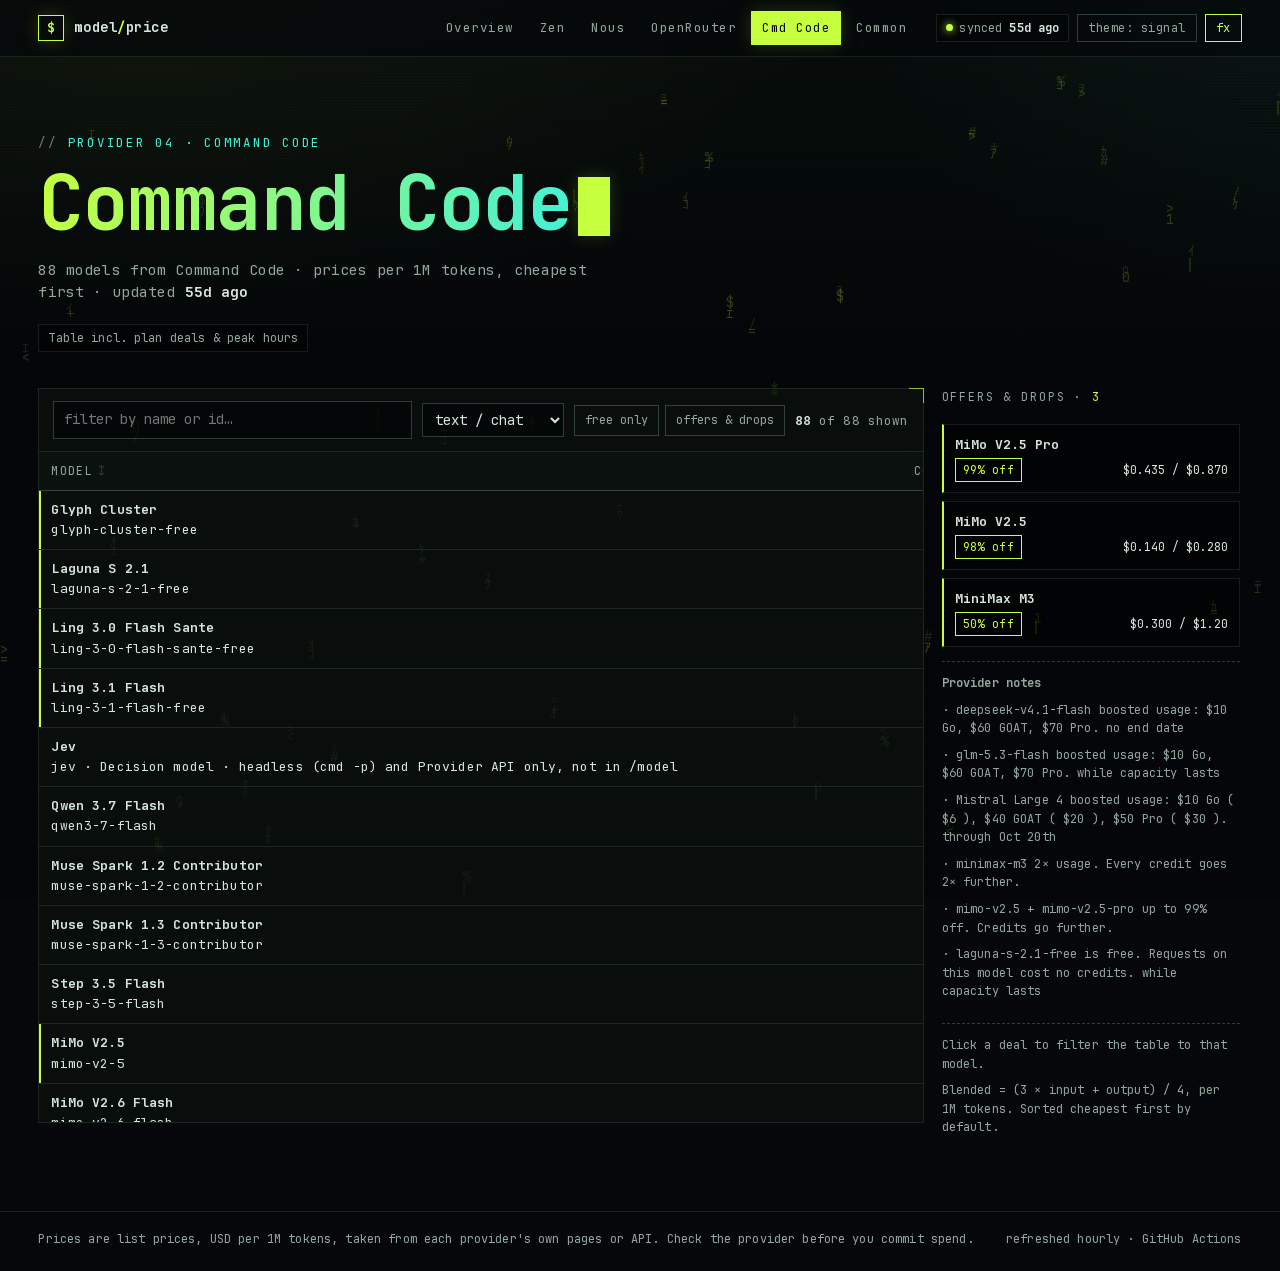
==== site/commandcode/index.html @ dcce80d3 "model/price: hourly price board for Zen, Nous, OpenRouter, Command Code" ====
<!DOCTYPE html>
<html lang="en">
<head>
<meta charset="UTF-8">
<meta name="viewport" content="width=device-width, initial-scale=1">
<title>model/price :: Command Code</title>
<meta name="description" content="Command Code model prices, cheapest first, with deals and price drops.">
<meta name="color-scheme" content="dark">
<link rel="icon" href="data:image/svg+xml,%3Csvg xmlns='http://www.w3.org/2000/svg' viewBox='0 0 32 32'%3E%3Crect width='32' height='32' fill='%2305070a'/%3E%3Ctext x='7' y='23' font-size='19' fill='%23c6ff3d'%3E%24%3C/text%3E%3C/svg%3E">
<link rel="stylesheet" href="../assets/app.css">
<script defer src="../assets/app.js"></script>
</head>
<body data-page="commandcode" data-base="../">
<canvas id="rain" aria-hidden="true"></canvas>
<div class="scan" aria-hidden="true"></div>
<header class="top">
  <div class="wrap">
    <a class="brand" href="../"><span class="mark">$</span><span>model<em>/</em>price</span></a>
    <nav class="nav" aria-label="pages">
      <a href="../">Overview</a>
      <a href="../zen/">Zen</a>
      <a href="../nous/">Nous</a>
      <a href="../openrouter/">OpenRouter</a>
      <a href="../commandcode/" aria-current="page">Cmd Code</a>
      <a href="../common/">Common</a>
    </nav>
    <div class="tools">
      <span class="pill"><span id="sync">syncing…</span></span>
      <button class="btn" id="theme" type="button" aria-label="cycle colour theme">theme: signal</button>
      <button class="btn" id="fx" type="button" aria-pressed="true" aria-label="toggle glyph rain and scanlines">fx</button>
    </div>
  </div>
</header>
<div id="live" class="live" role="status" aria-live="polite"></div>
<main class="wrap">
  <section class="hero rise-in">
    <p class="kicker">provider 04 · command code</p>
    <h1><span class="grad">Command Code</span><span class="cursor" aria-hidden="true"></span></h1>
    <p class="lede" id="sub">loading…</p>
    <div class="hero-meta"><span class="pill">Table incl. plan deals & peak hours</span></div>
  </section>
  <div class="layout rise-in d1">
    <section class="panel" aria-label="model table">
      <div class="toolbar">
        <label class="sr" for="q">search models</label>
        <input id="q" type="search" placeholder="filter by name or id…" autocomplete="off">
        <label class="sr" for="kind">model kind</label>
        <select id="kind">
          <option value="text">text / chat</option>
          <option value="all">everything</option>
          <option value="embedding">embeddings</option>
          <option value="image">image / audio</option>
        </select>
        <div class="chips">
          <button class="chip" type="button" data-chip="free" aria-pressed="false">free only</button>
          <button class="chip" type="button" data-chip="offers" aria-pressed="false">offers &amp; drops</button>
        </div>
        <span class="count"><b id="shown">0</b> of <span id="count-total">0</span> shown</span>
      </div>
      <div id="stale" class="tag stale" hidden style="margin:10px 14px;display:block;white-space:normal"></div>
      <p id="loading" class="empty">loading prices…</p>
      <div class="tablewrap">
        <table id="t"><thead></thead><tbody id="rows"></tbody></table>
      </div>
    </section>
    <aside class="rail" aria-label="offers and price drops">
      <h2>offers &amp; drops · <span id="rail-count">0</span></h2>
      <ul id="rail-deals"></ul>
      <div class="notes" id="rail-notes" hidden></div>
      <div class="notes">
        <p>Click a deal to filter the table to that model.</p>
        <p>Blended = (3 × input + output) / 4, per 1M tokens. Sorted cheapest first by default.</p>
      </div>
    </aside>
  </div>
</main>
<footer class="foot">
  <div class="wrap">
    <span>Prices are list prices, USD per 1M tokens, taken from each provider's own pages or API. Check the provider before you commit spend.</span>
    <span>refreshed hourly · GitHub Actions</span>
  </div>
</footer>
</body>
</html>
---- site/assets/app.css ----
/* ============================================================
   model/price :: live provider price board
   palette: void ink, acid lime signal, cyan trace, magenta drop, amber rise
   fonts: JetBrains Mono Nerd (subset, shipped in ./fonts)
   ============================================================ */
@font-face{font-family:"JBNerd";src:url("fonts/jetbrains-nerd-mono-regular.woff2") format("woff2");font-weight:400;font-display:swap}
@font-face{font-family:"JBNerd";src:url("fonts/jetbrains-nerd-mono-bold.woff2") format("woff2");font-weight:700;font-display:swap}

:root{
  --mono:"JBNerd",ui-monospace,"Cascadia Mono",Consolas,"Courier New",monospace;
  --bg:#05070a;
  --bg2:#0a0f0d;
  --panel:rgba(12,18,16,.72);
  --ink:#d6e6dd;
  --dim:#94a89d;
  --faint:#6b7d74;
  --line:rgba(190,255,215,.10);
  --line2:rgba(190,255,215,.22);
  --lime:#c6ff3d;
  --cyan:#43f0d8;
  --mag:#ff4f9a;
  --amber:#ffb84d;
  --glow:0 0 18px rgba(198,255,61,.18);
  --r:2px;
}
:root[data-theme="ember"]{--lime:#ff7a3d;--cyan:#ffd166;--glow:0 0 18px rgba(255,122,61,.22)}
:root[data-theme="ice"]{--lime:#8ff7ff;--cyan:#b68cff;--glow:0 0 18px rgba(143,247,255,.2)}

*{box-sizing:border-box}
[hidden]{display:none!important}
/* scrollbars: match the terminal palette instead of the OS grey bar */
*{scrollbar-width:thin;scrollbar-color:rgba(198,255,61,.35) transparent}
::-webkit-scrollbar{width:9px;height:9px}
::-webkit-scrollbar-track{background:transparent}
::-webkit-scrollbar-thumb{background:rgba(198,255,61,.28);border:2px solid transparent;background-clip:padding-box}
::-webkit-scrollbar-thumb:hover{background:rgba(198,255,61,.5);background-clip:padding-box;border:2px solid transparent}
html,body{min-height:100%}
body{
  margin:0;background:var(--bg);color:var(--ink);
  font:400 14px/1.55 var(--mono);letter-spacing:.01em;
  -webkit-font-smoothing:antialiased;
  background-image:
    radial-gradient(1200px 700px at 12% -10%, rgba(198,255,61,.07), transparent 60%),
    radial-gradient(900px 600px at 105% 0%, rgba(67,240,216,.06), transparent 55%),
    linear-gradient(180deg,var(--bg2),var(--bg) 40%);
  background-attachment:fixed;
}
::selection{background:rgba(198,255,61,.28)}
a{color:var(--cyan);text-decoration:none}
a:hover{color:var(--lime)}
a:focus-visible,button:focus-visible,input:focus-visible,select:focus-visible,th button:focus-visible{outline:1px solid var(--lime);outline-offset:2px}
.sr{position:absolute!important;width:1px;height:1px;overflow:hidden;clip:rect(0 0 0 0)}

/* ---------- ambient layers ---------- */
#rain{position:fixed;inset:0;width:100%;height:100%;z-index:0;opacity:.5;pointer-events:none}
body[data-fx="off"] #rain{display:none}
.scan{position:fixed;inset:0;z-index:1;pointer-events:none;
  background:repeating-linear-gradient(to bottom,rgba(0,0,0,.18) 0 1px,transparent 1px 3px);
  mix-blend-mode:multiply}
body[data-fx="off"] .scan{display:none}
.scan::after{content:"";position:absolute;inset:0;
  background:linear-gradient(to bottom,transparent,rgba(198,255,61,.05) 50%,transparent);
  background-size:100% 220px;animation:sweep 8s linear infinite}
@keyframes sweep{from{background-position-y:-220px}to{background-position-y:calc(100% + 220px)}}

/* ---------- shell ---------- */
.wrap{position:relative;z-index:2;max-width:1400px;margin:0 auto;padding:0 clamp(14px,3vw,40px)}

.top{position:sticky;top:0;z-index:20;backdrop-filter:blur(10px);background:rgba(5,7,10,.72);border-bottom:1px solid var(--line)}
.top .wrap{display:flex;align-items:center;gap:18px;min-height:56px;flex-wrap:wrap}
.brand{display:flex;align-items:center;gap:10px;color:var(--ink);font-weight:700;letter-spacing:.04em;margin-right:auto}
.brand:hover{color:var(--ink)}
.brand .mark{display:inline-grid;place-items:center;width:26px;height:26px;border:1px solid var(--lime);color:var(--lime);box-shadow:var(--glow);font-size:13px}
.brand em{font-style:normal;color:var(--lime)}
.nav{display:flex;gap:4px;flex-wrap:wrap}
.nav a{color:var(--dim);padding:6px 10px;border:1px solid transparent;font-size:12.5px;letter-spacing:.04em;transition:color .2s,border-color .2s,background .2s}
.nav a:hover{color:var(--ink);border-color:var(--line2)}
.nav a[aria-current="page"]{color:var(--bg);background:var(--lime);box-shadow:var(--glow)}
.tools{display:flex;gap:8px;align-items:center}
.pill{font-size:12px;color:var(--dim);border:1px solid var(--line);padding:4px 9px;background:rgba(0,0,0,.35);white-space:nowrap}
.pill b{color:var(--ink);font-weight:700}
.pill .led{display:inline-block;width:7px;height:7px;border-radius:50%;background:var(--lime);margin-right:6px;box-shadow:0 0 8px var(--lime);vertical-align:1px}
.pill.bad .led{background:var(--mag);box-shadow:0 0 8px var(--mag)}
.btn{font:inherit;font-size:12px;color:var(--dim);background:transparent;border:1px solid var(--line2);padding:4px 10px;cursor:pointer;letter-spacing:.04em}
.btn:hover{color:var(--ink);border-color:var(--lime)}
.btn[aria-pressed="true"]{color:var(--lime);border-color:var(--lime)}

/* ---------- hero ---------- */
.hero{padding:clamp(34px,6vw,76px) 0 clamp(22px,3vw,36px);position:relative}
.kicker{color:var(--cyan);font-size:12.5px;letter-spacing:.14em;text-transform:uppercase;margin:0 0 14px}
.kicker::before{content:"// ";color:var(--faint)}
h1{font-size:clamp(34px,6vw,76px);line-height:.98;margin:0;font-weight:700;letter-spacing:-.02em}
h1 .grad{background:linear-gradient(100deg,var(--lime) 0%,var(--cyan) 100%);-webkit-background-clip:text;background-clip:text;color:transparent}
h1 .cursor{display:inline-block;width:.42em;height:.78em;background:var(--lime);vertical-align:-.08em;margin-left:.08em;animation:blink 1.05s steps(2,end) infinite;box-shadow:var(--glow)}
@keyframes blink{50%{opacity:0}}
.lede{max-width:66ch;color:var(--dim);margin:18px 0 0;font-size:14.5px}
.lede b{color:var(--ink);font-weight:700}
.hero-meta{display:flex;gap:10px;flex-wrap:wrap;margin-top:20px}

/* ---------- index cards ---------- */
.grid{display:grid;grid-template-columns:repeat(auto-fit,minmax(250px,1fr));gap:14px;margin:8px 0 14px}
.grid.four{grid-template-columns:repeat(4,minmax(0,1fr))}
.card.feature{grid-column:1/-1}
@media (max-width:1100px){.grid.four{grid-template-columns:repeat(2,minmax(0,1fr))}}
@media (max-width:620px){.grid.four{grid-template-columns:1fr}}
.hero-grid{display:grid;grid-template-columns:minmax(0,1.05fr) minmax(0,1fr);gap:clamp(20px,4vw,56px);align-items:end}
.ladder{margin:0;border:1px solid var(--line);background:rgba(0,0,0,.35);padding:14px 16px 10px;position:relative}
.ladder figcaption{font-size:12px;color:var(--dim);margin-bottom:6px;line-height:1.5}
.ladder figcaption span{color:var(--lime);letter-spacing:.12em;text-transform:uppercase;font-size:11px;margin-right:6px}
.ladder-svg{height:190px;color:var(--cyan)}
.ladder-svg svg{width:100%;height:100%;display:block;overflow:visible}
.ladder-svg path{fill:none;stroke:currentColor;stroke-width:1.6;stroke-linejoin:round}
.ladder-svg .area{fill:url(#fade);stroke:none}
@media (max-width:900px){.hero-grid{grid-template-columns:1fr}}
.card{position:relative;display:flex;flex-direction:column;gap:12px;padding:20px 20px 18px;background:var(--panel);border:1px solid var(--line);overflow:hidden;transition:border-color .25s,transform .25s,box-shadow .25s;color:var(--ink)}
.card::before{content:"";position:absolute;left:0;top:0;width:100%;height:2px;background:linear-gradient(90deg,var(--lime),transparent 70%);opacity:.5;transition:opacity .3s}
.card:hover{border-color:var(--line2);transform:translateY(-2px);box-shadow:0 14px 40px -18px rgba(198,255,61,.35);color:var(--ink)}
.card:hover::before{opacity:1}
.card .idx{font-size:11.5px;color:var(--dim);letter-spacing:.14em}
.card h2{margin:0;font-size:20px;letter-spacing:-.01em}
.card p{margin:0;color:var(--dim);font-size:13px}
.card .stat{display:flex;align-items:baseline;gap:8px;margin-top:auto}
.card .stat b{font-size:38px;line-height:1;color:var(--lime);font-weight:700;font-variant-numeric:tabular-nums}
.card .stat span{color:var(--dim);font-size:12.5px}
.card .row{display:flex;gap:8px;flex-wrap:wrap}
.card .go{color:var(--cyan);font-size:12.5px;letter-spacing:.06em}
.card.feature{grid-column:1/-1;flex-direction:row;align-items:center;gap:26px;flex-wrap:wrap;border-color:var(--line2)}
.card.feature .stat b{font-size:56px}
.card.feature .body{flex:1 1 320px;display:flex;flex-direction:column;gap:8px}
.card.feature h2{font-size:24px}
.trace{flex:1 1 340px;min-width:260px;height:110px;color:var(--cyan)}
.trace path{fill:none;stroke:currentColor;stroke-width:1.4;stroke-linejoin:round;stroke-linecap:round}
.trace .area{fill:url(#fade);stroke:none}

.tag{display:inline-flex;align-items:center;gap:5px;font-size:11.5px;padding:2px 7px;border:1px solid currentColor;letter-spacing:.03em;white-space:nowrap}
.tag.drop{color:var(--mag)}
.tag.offer{color:var(--lime)}
.tag.rise{color:var(--amber)}
.tag.new{color:var(--cyan)}
.tag.free{color:var(--lime);background:rgba(198,255,61,.07)}
.tag.stale{color:var(--amber)}

/* ---------- layout ---------- */
.layout{display:grid;grid-template-columns:minmax(0,1fr) 300px;gap:18px;align-items:start;padding-bottom:48px}
@media (max-width:980px){.layout{grid-template-columns:1fr}}

.panel{background:var(--panel);border:1px solid var(--line);position:relative}
.panel::after{content:"";position:absolute;right:-1px;top:-1px;width:14px;height:14px;border-right:1px solid var(--lime);border-top:1px solid var(--lime);opacity:.7;pointer-events:none}

.toolbar{display:flex;gap:10px;flex-wrap:wrap;align-items:center;padding:12px 14px;border-bottom:1px solid var(--line)}
.toolbar input[type=search]{font:inherit;flex:1 1 220px;min-width:180px;background:rgba(0,0,0,.45);border:1px solid var(--line2);color:var(--ink);padding:7px 10px;outline:none}
.toolbar input[type=search]:focus{border-color:var(--lime);box-shadow:var(--glow)}
.toolbar select{font:inherit;background:rgba(0,0,0,.45);color:var(--ink);border:1px solid var(--line2);padding:6px 8px}
.chips{display:flex;gap:6px;flex-wrap:wrap}
.chip{font:inherit;font-size:12px;background:transparent;color:var(--dim);border:1px solid var(--line2);padding:5px 10px;cursor:pointer}
.chip:hover{color:var(--ink)}
.chip[aria-pressed="true"]{color:var(--bg);background:var(--cyan);border-color:var(--cyan)}
.count{margin-left:auto;color:var(--dim);font-size:12.5px;white-space:nowrap}
.count b{color:var(--ink)}

.tablewrap{overflow:auto;max-height:calc(100vh - 230px);min-height:300px}
table{width:100%;border-collapse:separate;border-spacing:0;font-variant-numeric:tabular-nums;font-size:13px}
thead th{position:sticky;top:0;z-index:2;background:#0b110f;text-align:left;font-weight:400;color:var(--dim);border-bottom:1px solid var(--line2);padding:0}
thead th button{all:unset;box-sizing:border-box;cursor:pointer;display:flex;align-items:center;gap:6px;width:100%;padding:10px 12px;white-space:nowrap;font-size:11.5px;letter-spacing:.1em;text-transform:uppercase}
thead th button:hover{color:var(--ink)}
thead th[aria-sort] button{color:var(--lime)}
thead th button::after{content:"↕";opacity:.3;font-size:10px}
thead th[aria-sort="ascending"] button::after{content:"▲";opacity:1}
thead th[aria-sort="descending"] button::after{content:"▼";opacity:1}
thead th.num button{justify-content:flex-end}
tbody td{padding:9px 12px;border-bottom:1px solid var(--line);vertical-align:middle;white-space:nowrap}
tbody tr{transition:background .15s}
tbody tr:hover{background:rgba(198,255,61,.045)}
tbody tr.hit td:first-child{box-shadow:inset 2px 0 0 var(--lime)}
tbody tr.drop td:first-child{box-shadow:inset 2px 0 0 var(--mag)}
tbody tr.offer td:first-child{box-shadow:inset 2px 0 0 var(--lime)}
td.num{text-align:right}
td.id{color:var(--dim);font-size:11.5px;max-width:260px;overflow:hidden;text-overflow:ellipsis}
td.name a{color:var(--ink);font-weight:700}
td.name a:hover{color:var(--lime)}
td.price{color:var(--ink)}
td.price small{display:block;color:var(--faint);font-size:10.5px;line-height:1.1}
td.blend{color:var(--lime);font-weight:700;background:linear-gradient(90deg,rgba(198,255,61,.09),transparent)}
td.best{color:var(--lime);font-weight:700}
td.best::before{content:"◆ ";font-size:9px;vertical-align:2px}
td.was{color:var(--faint);text-decoration:line-through;font-size:11.5px}
td.sparkc svg{display:block;width:96px;height:26px;color:var(--cyan);overflow:visible}
td.sparkc path{fill:none;stroke:currentColor;stroke-width:1.3}
td.sparkc circle{fill:var(--lime)}
.empty{padding:40px 16px;text-align:center;color:var(--dim)}
tr.muted td{color:var(--faint)}

/* ---------- rail ---------- */
.rail{position:sticky;top:76px;max-height:calc(100vh - 96px);overflow:auto;display:flex;flex-direction:column;gap:14px;padding-right:2px}
.rail::after{content:"";display:block;height:14px;flex:none;margin-top:-10px;background:linear-gradient(transparent,var(--bg));pointer-events:none;position:sticky;bottom:0}
.rail h2{font-size:11.5px;letter-spacing:.16em;text-transform:uppercase;color:var(--dim);margin:0 0 4px;font-weight:400}
.rail h2 span{color:var(--lime)}
.rail ul{list-style:none;margin:0;padding:0;display:flex;flex-direction:column;gap:8px}
.deal{display:block;width:100%;text-align:left;font:inherit;color:var(--ink);background:rgba(0,0,0,.35);border:1px solid var(--line);padding:10px 11px;cursor:pointer;position:relative;transition:border-color .2s,transform .2s}
.deal:hover{border-color:var(--line2);transform:translateX(2px)}
.deal .n{display:block;font-weight:700;font-size:13px;margin-bottom:3px;overflow:hidden;text-overflow:ellipsis;white-space:nowrap}
.deal .m{display:flex;gap:8px;align-items:center;color:var(--dim);font-size:11.5px;flex-wrap:wrap}
.deal .p{margin-left:auto;color:var(--ink);font-variant-numeric:tabular-nums}
.deal.drop{border-left:2px solid var(--mag)}
.deal.offer{border-left:2px solid var(--lime)}
.deal.rise{border-left:2px solid var(--amber)}
.rail .none{color:var(--faint);font-size:12.5px;margin:0}
.notes{font-size:12px;color:var(--dim);border-top:1px dashed var(--line2);padding-top:12px}
.notes p{margin:0 0 8px}
.kv{display:grid;grid-template-columns:auto 1fr;gap:4px 12px;font-size:12px;color:var(--dim)}
.kv b{color:var(--ink);font-weight:400;text-align:right}

/* ---------- common page controls ---------- */
.seg{display:inline-flex;border:1px solid var(--line2)}
.seg button{font:inherit;font-size:12px;background:transparent;color:var(--dim);border:0;padding:6px 12px;cursor:pointer}
.seg button[aria-pressed="true"]{background:var(--lime);color:var(--bg)}
.legend{display:flex;gap:14px;flex-wrap:wrap;font-size:12px;color:var(--dim);padding:10px 14px;border-bottom:1px solid var(--line)}
.legend span::before{content:"";display:inline-block;width:8px;height:8px;margin-right:6px;vertical-align:0}
.legend .lg-best::before{background:var(--lime)}
.legend .lg-drop::before{background:var(--mag)}
.legend .lg-offer::before{background:transparent;border:1px solid var(--lime)}
.legend .lg-free::before{background:var(--cyan)}
.pcell{display:flex;flex-direction:column;gap:2px;align-items:flex-end}
.pcell .b{font-weight:700;color:var(--ink)}
.pcell .io{font-size:10.5px;color:var(--dim)}
.pcell.best .b{color:var(--lime)}
.pcell.best .b::before{content:"◆ ";font-size:9px;vertical-align:2px}
.pcell.none .b{color:var(--faint)}
.pcell .tg{font-weight:700}
.pcell .tg{font-size:10.5px;color:var(--mag)}

/* ---------- footer ---------- */
footer.foot{position:relative;z-index:2;border-top:1px solid var(--line);color:var(--dim);font-size:12px}
footer.foot .wrap{display:flex;gap:14px 26px;flex-wrap:wrap;padding-top:18px;padding-bottom:22px;align-items:center}
footer.foot .wrap span:last-child{margin-left:auto}

/* ---------- toast / live region ---------- */
.live{position:fixed;left:50%;bottom:18px;transform:translateX(-50%);background:var(--bg2);border:1px solid var(--lime);color:var(--ink);padding:8px 14px;font-size:12.5px;opacity:0;transition:opacity .3s;pointer-events:none;z-index:50;box-shadow:var(--glow)}
.live.on{opacity:1}

/* ---------- entrance ---------- */
.rise-in{animation:rise .7s cubic-bezier(.2,.7,.2,1) both}
.rise-in.d1{animation-delay:.08s}.rise-in.d2{animation-delay:.16s}.rise-in.d3{animation-delay:.24s}
@keyframes rise{from{opacity:0;transform:translateY(12px)}to{opacity:1;transform:none}}

/* ---------- mobile ---------- */
@media (max-width:720px){
  .top .wrap{gap:10px}
  .nav{width:100%;overflow-x:auto;flex-wrap:nowrap;padding-bottom:4px;-webkit-mask-image:linear-gradient(90deg,#000 85%,transparent);mask-image:linear-gradient(90deg,#000 85%,transparent)}
  .nav a{white-space:nowrap}
  .tools{width:100%;justify-content:space-between}
  .rail{position:static;max-height:none}
  .card.feature{flex-direction:column;align-items:flex-start}
  .tablewrap{max-height:none}
  td.id{display:none}
  .count{margin-left:0;width:100%}
}

@media (prefers-reduced-motion:reduce){
  *,*::before,*::after{animation:none!important;transition:none!important}
  #rain{display:none}
}
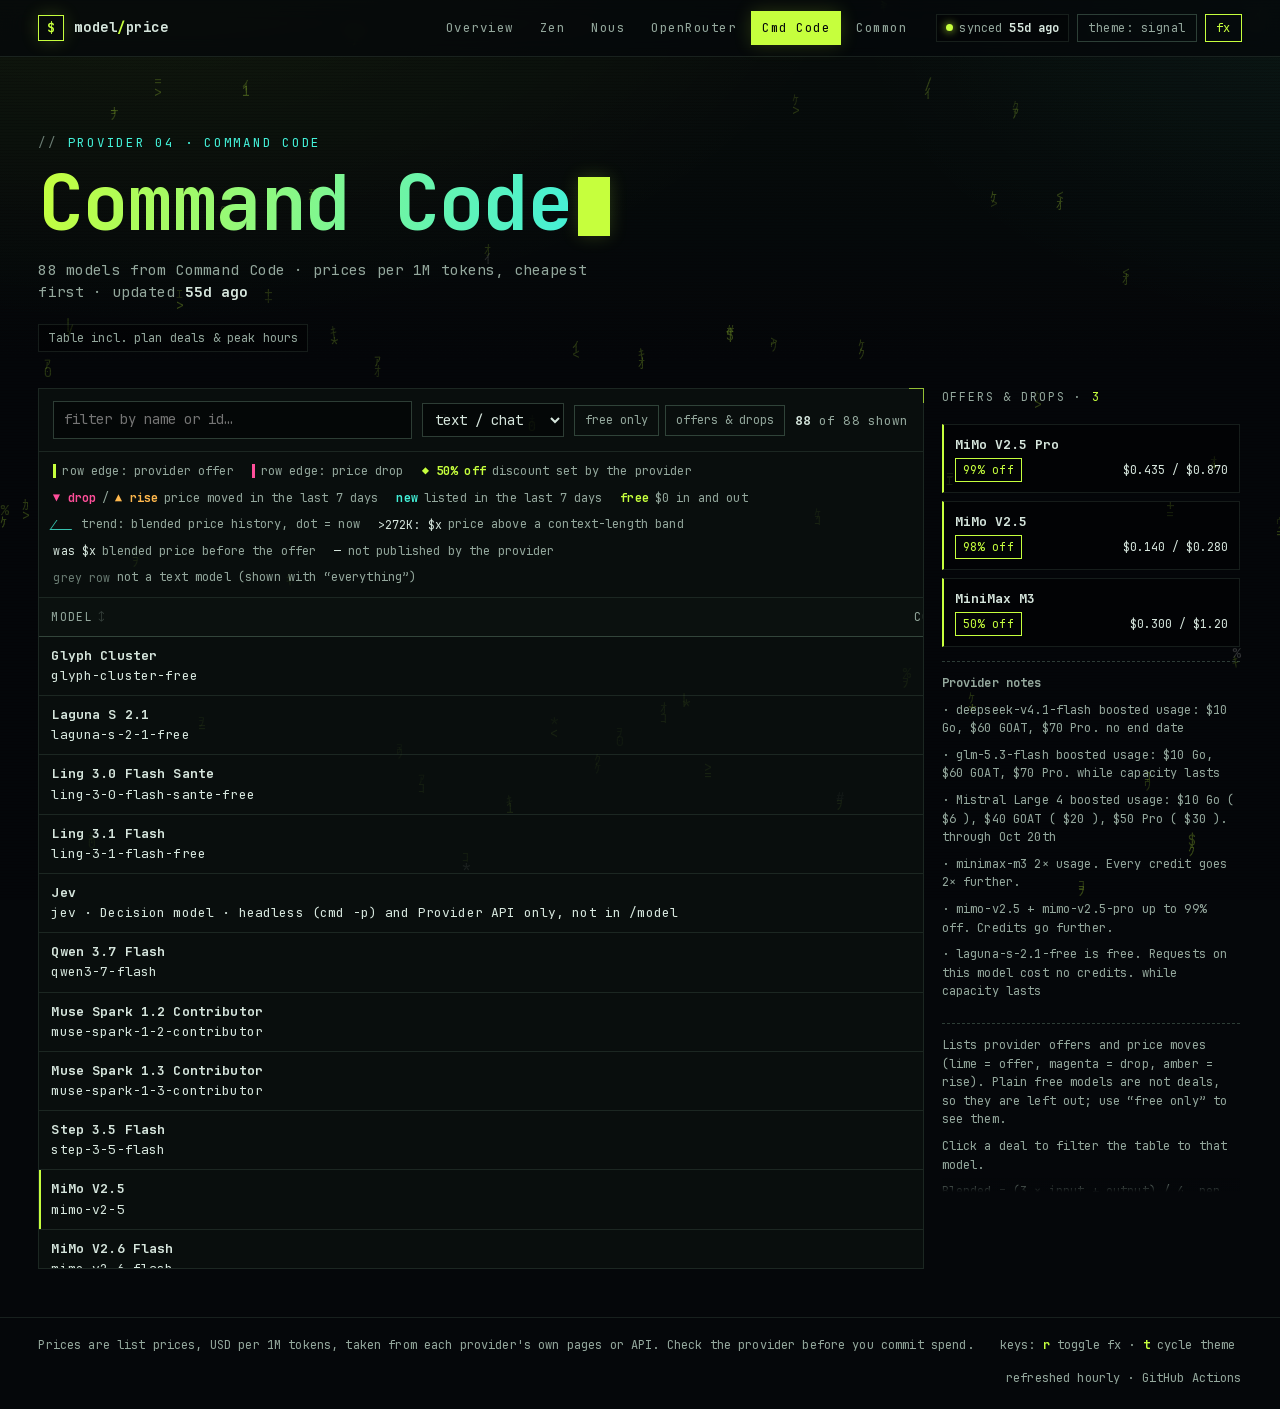
==== commit c5ff2b5a: "legends on every page; consistent offer definition - common: legend for the spread>=30% row edge, fr" ====
--- a/site/commandcode/index.html
+++ b/site/commandcode/index.html
@@ -58,6 +58,19 @@
         <span class="count"><b id="shown">0</b> of <span id="count-total">0</span> shown</span>
       </div>
       <div id="stale" class="tag stale" hidden style="margin:10px 14px;display:block;white-space:normal"></div>
+      <div class="legend" aria-label="legend">
+        <span><i class="sw edge lime"></i>row edge: provider offer</span>
+        <span><i class="sw edge mag"></i>row edge: price drop</span>
+        <span><b class="lg-t lime">◆ 50% off</b> discount set by the provider</span>
+        <span><b class="lg-t mag">▼ drop</b> / <b class="lg-t amber">▲ rise</b> price moved in the last 7 days</span>
+        <span><b class="lg-t cyan">new</b> listed in the last 7 days</span>
+        <span><b class="lg-t lime">free</b> $0 in and out</span>
+        <span><i class="sw spark"></i>trend: blended price history, dot = now</span>
+        <span><b class="lg-t dim">&gt;272K: $x</b> price above a context-length band</span>
+        <span><b class="lg-t dim">was $x</b> blended price before the offer</span>
+        <span><b class="lg-t dim">—</b> not published by the provider</span>
+        <span><b class="lg-t faint">grey row</b> not a text model (shown with “everything”)</span>
+      </div>
       <p id="loading" class="empty">loading prices…</p>
       <div class="tablewrap">
         <table id="t"><thead></thead><tbody id="rows"></tbody></table>
@@ -68,8 +81,9 @@
       <ul id="rail-deals"></ul>
       <div class="notes" id="rail-notes" hidden></div>
       <div class="notes">
+        <p>Lists provider offers and price moves (lime = offer, magenta = drop, amber = rise). Plain free models are not deals, so they are left out; use “free only” to see them.</p>
         <p>Click a deal to filter the table to that model.</p>
-        <p>Blended = (3 × input + output) / 4, per 1M tokens. Sorted cheapest first by default.</p>
+        <p>Blended = (3 × input + output) / 4, per 1M tokens. Sorted cheapest first by default. Click any column header to sort; click again to reverse.</p>
       </div>
     </aside>
   </div>
@@ -77,6 +91,7 @@
 <footer class="foot">
   <div class="wrap">
     <span>Prices are list prices, USD per 1M tokens, taken from each provider's own pages or API. Check the provider before you commit spend.</span>
+    <span>keys: <b>r</b> toggle fx · <b>t</b> cycle theme</span>
     <span>refreshed hourly · GitHub Actions</span>
   </div>
 </footer>
--- a/site/assets/app.css
+++ b/site/assets/app.css
@@ -215,11 +215,18 @@
 .seg button{font:inherit;font-size:12px;background:transparent;color:var(--dim);border:0;padding:6px 12px;cursor:pointer}
 .seg button[aria-pressed="true"]{background:var(--lime);color:var(--bg)}
 .legend{display:flex;gap:14px;flex-wrap:wrap;font-size:12px;color:var(--dim);padding:10px 14px;border-bottom:1px solid var(--line)}
-.legend span::before{content:"";display:inline-block;width:8px;height:8px;margin-right:6px;vertical-align:0}
-.legend .lg-best::before{background:var(--lime)}
-.legend .lg-drop::before{background:var(--mag)}
-.legend .lg-offer::before{background:transparent;border:1px solid var(--lime)}
-.legend .lg-free::before{background:var(--cyan)}
+.legend{gap:8px 18px}
+.legend span{display:inline-flex;align-items:center;gap:6px;white-space:nowrap}
+.legend .sw{display:inline-block;flex:none}
+.legend .sw.edge{width:3px;height:14px}
+.legend .sw.edge.lime{background:var(--lime)}
+.legend .sw.edge.mag{background:var(--mag)}
+.legend .sw.spark{width:22px;height:10px;border-bottom:1.3px solid var(--cyan);border-left:1.3px solid var(--cyan);transform:skewX(-35deg);opacity:.8}
+.lg-t{font-weight:700;font-size:11.5px}
+.lg-t.lime{color:var(--lime)}.lg-t.mag{color:var(--mag)}.lg-t.amber{color:var(--amber)}
+.lg-t.cyan{color:var(--cyan)}.lg-t.dim{color:var(--ink);font-weight:400}.lg-t.faint{color:var(--faint);font-weight:400}
+.foot b{color:var(--lime)}
+@media (max-width:720px){.legend span{white-space:normal}}
 .pcell{display:flex;flex-direction:column;gap:2px;align-items:flex-end}
 .pcell .b{font-weight:700;color:var(--ink)}
 .pcell .io{font-size:10.5px;color:var(--dim)}
